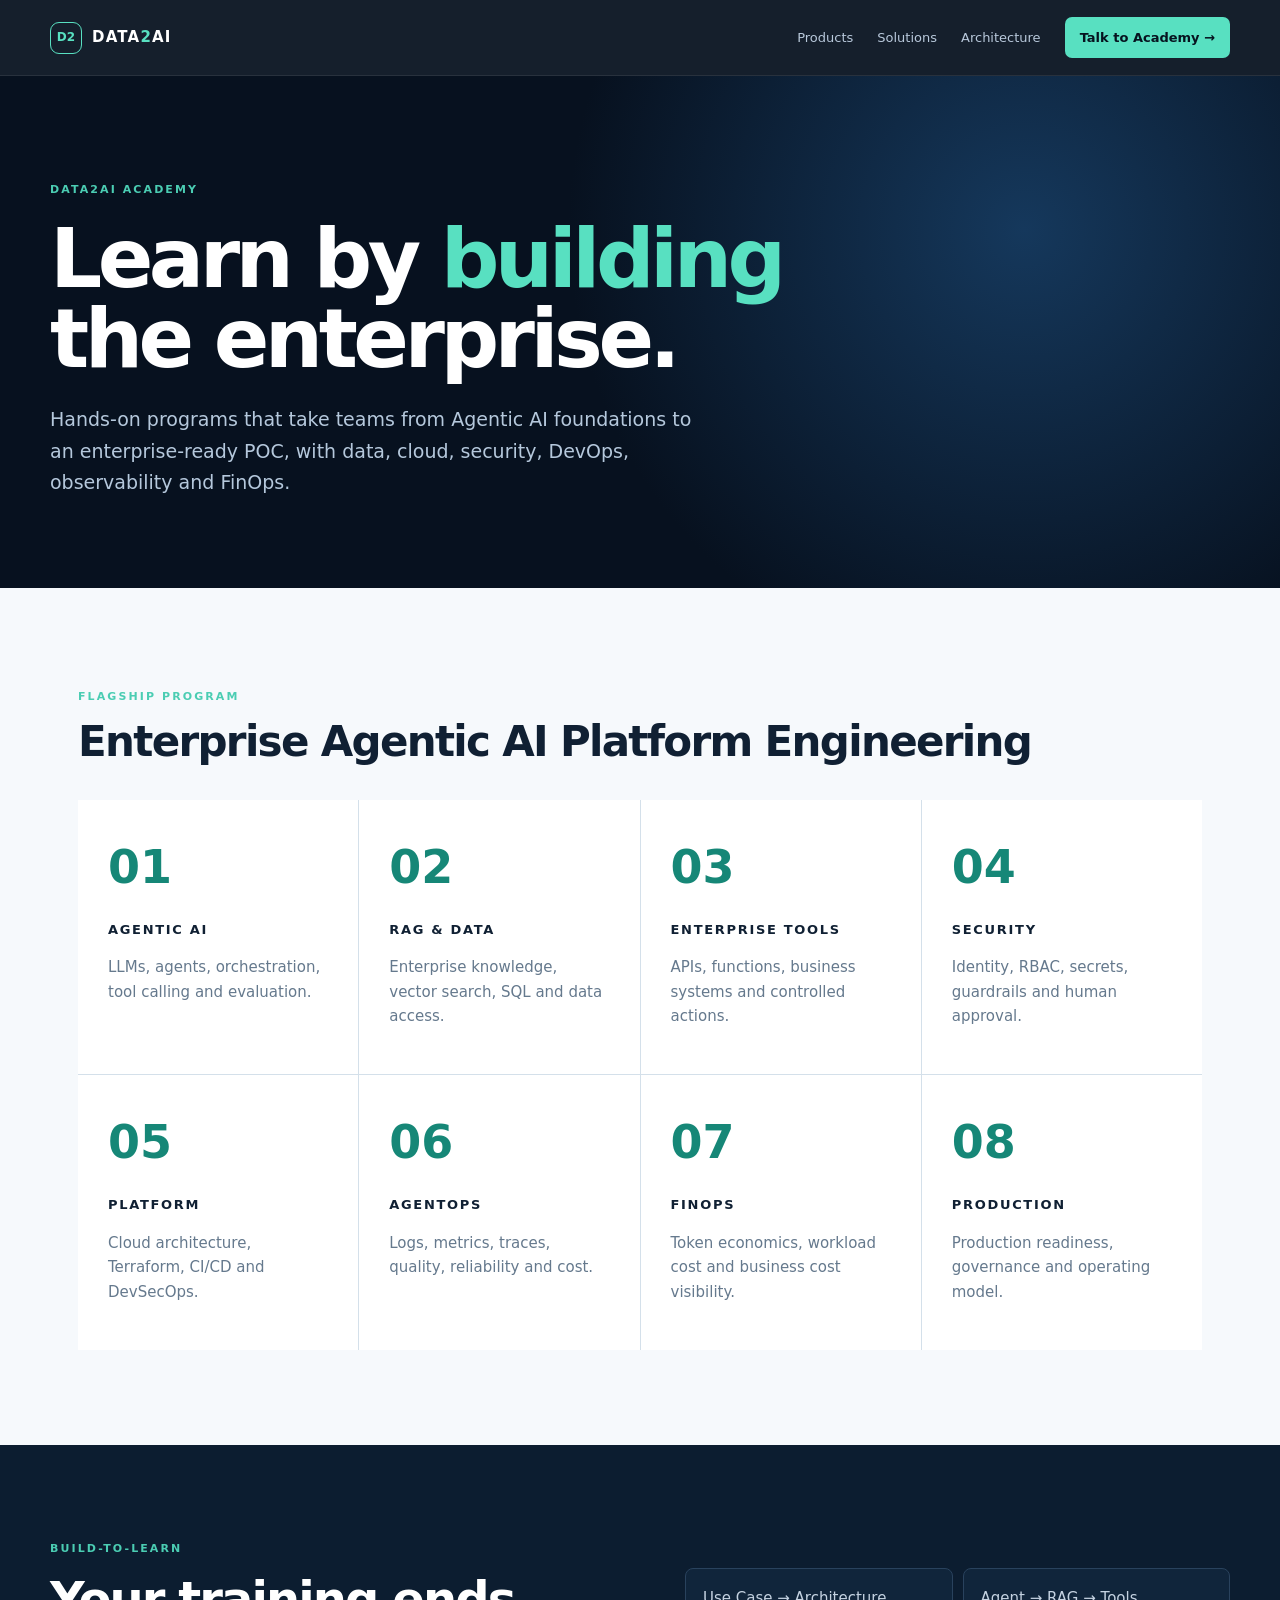
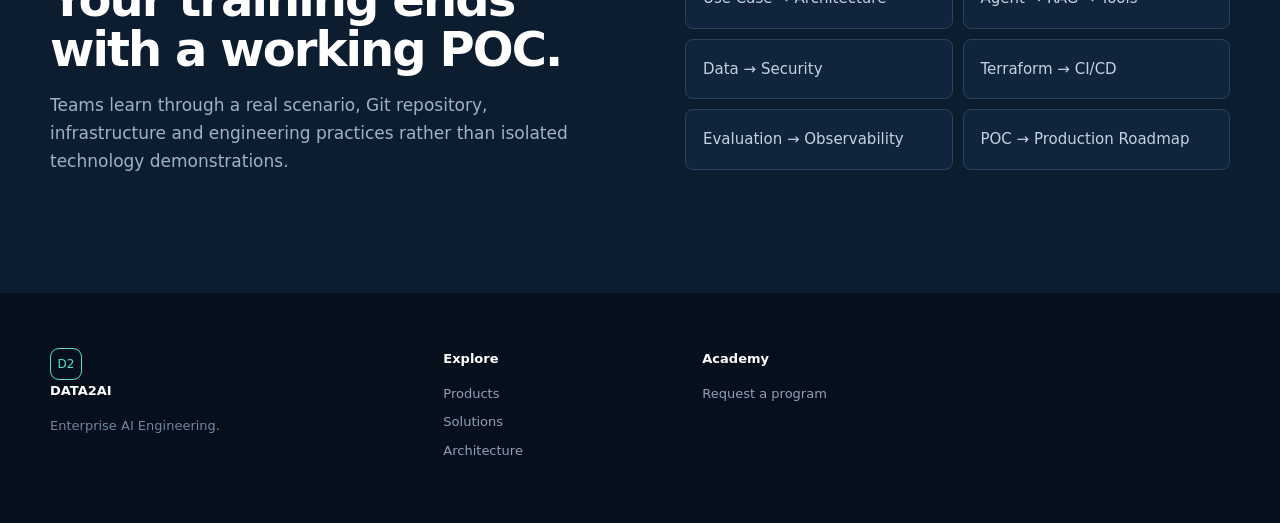
==== academy.html @ a07d3451 "feat: build Data2AI enterprise AI website foundation" ====
<!doctype html><html lang="en"><head><meta charset="utf-8"><meta name="viewport" content="width=device-width,initial-scale=1"><meta name="description" content="Data2AI Academy — enterprise AI engineering training."><title>Academy — Data2AI</title><link rel="stylesheet" href="styles.css"></head><body><header class="site-header"><a class="brand" href="index.html"><span class="brand-mark">D2</span><span>DATA<span>2</span>AI</span></a><nav class="nav" style="display:flex"><a href="products.html">Products</a><a href="solutions.html">Solutions</a><a href="architecture.html">Architecture</a><a class="nav-cta" href="mailto:contact@data2-ai.com?subject=Data2AI%20Academy">Talk to Academy →</a></nav></header><main><section class="hero" style="padding-bottom:70px"><div style="max-width:var(--max);margin:auto"><span class="eyebrow">DATA2AI ACADEMY</span><h1>Learn by <em>building</em> the enterprise.</h1><p class="hero-lead">Hands-on programs that take teams from Agentic AI foundations to an enterprise-ready POC, with data, cloud, security, DevOps, observability and FinOps.</p></div></section><section class="section"><span class="eyebrow">FLAGSHIP PROGRAM</span><h2>Enterprise Agentic AI Platform Engineering</h2><div class="apex-grid" style="margin-top:35px"><div><strong>01</strong><h3>AGENTIC AI</h3><p>LLMs, agents, orchestration, tool calling and evaluation.</p></div><div><strong>02</strong><h3>RAG &amp; DATA</h3><p>Enterprise knowledge, vector search, SQL and data access.</p></div><div><strong>03</strong><h3>ENTERPRISE TOOLS</h3><p>APIs, functions, business systems and controlled actions.</p></div><div><strong>04</strong><h3>SECURITY</h3><p>Identity, RBAC, secrets, guardrails and human approval.</p></div><div><strong>05</strong><h3>PLATFORM</h3><p>Cloud architecture, Terraform, CI/CD and DevSecOps.</p></div><div><strong>06</strong><h3>AGENTOPS</h3><p>Logs, metrics, traces, quality, reliability and cost.</p></div><div><strong>07</strong><h3>FINOPS</h3><p>Token economics, workload cost and business cost visibility.</p></div><div><strong>08</strong><h3>PRODUCTION</h3><p>Production readiness, governance and operating model.</p></div></div></section><section class="academy"><div class="academy-inner"><div><span class="eyebrow">BUILD-TO-LEARN</span><h2>Your training ends with a working POC.</h2><p>Teams learn through a real scenario, Git repository, infrastructure and engineering practices rather than isolated technology demonstrations.</p></div><div class="curriculum"><span>Use Case → Architecture</span><span>Agent → RAG → Tools</span><span>Data → Security</span><span>Terraform → CI/CD</span><span>Evaluation → Observability</span><span>POC → Production Roadmap</span></div></div></section></main><footer><div class="footer-brand"><span class="brand-mark">D2</span><strong> DATA2AI</strong><p>Enterprise AI Engineering.</p></div><div><b>Explore</b><a href="products.html">Products</a><a href="solutions.html">Solutions</a><a href="architecture.html">Architecture</a></div><div><b>Academy</b><a href="mailto:contact@data2-ai.com">Request a program</a></div></footer></body></html>
---- styles.css ----
:root{--bg:#07111f;--bg2:#0b1728;--panel:#0f1e31;--line:#20344d;--text:#edf5ff;--muted:#9db0c7;--accent:#58e0c1;--accent2:#7ca7ff;--white:#fff;--max:1180px}*{box-sizing:border-box}html{scroll-behavior:smooth}body{margin:0;background:#f6f9fc;color:#102033;font:15px/1.65 Inter,ui-sans-serif,system-ui,-apple-system,BlinkMacSystemFont,"Segoe UI",sans-serif}a{color:inherit;text-decoration:none}.site-header{height:76px;background:rgba(7,17,31,.94);backdrop-filter:blur(16px);color:#fff;display:flex;align-items:center;justify-content:space-between;padding:0 max(28px,calc((100vw - var(--max))/2));position:sticky;top:0;z-index:50;border-bottom:1px solid rgba(255,255,255,.08)}.brand{display:flex;align-items:center;gap:10px;font-weight:800;letter-spacing:.08em}.brand>span:last-child span{color:var(--accent)}.brand-mark{display:grid;place-items:center;width:32px;height:32px;border:1px solid var(--accent);border-radius:9px;color:var(--accent);font-size:12px;letter-spacing:0}.nav{display:flex;align-items:center;gap:24px;font-size:13px;color:#b9c9dc}.nav a:hover{color:#fff}.nav-cta{background:var(--accent);color:#06131f!important;padding:10px 15px;border-radius:7px;font-weight:800}.nav-toggle{display:none;background:none;border:0;color:white;font-size:24px}.hero{background:radial-gradient(circle at 80% 30%,#15385c 0,#07111f 42%);color:white;padding:100px 28px 86px;overflow:hidden}.hero-grid{max-width:var(--max);margin:auto;display:grid;grid-template-columns:1.02fr .98fr;gap:70px;align-items:center}.eyebrow{font-size:11px;letter-spacing:.19em;font-weight:800;color:#4bcdb3}.hero h1{font-size:clamp(50px,7vw,82px);line-height:.98;letter-spacing:-.055em;margin:18px 0 25px;max-width:780px}.hero h1 em,.statement h2 em{font-style:normal;color:var(--accent)}.hero-lead{font-size:19px;color:#b5c8dc;max-width:650px}.actions{display:flex;gap:12px;margin:32px 0}.btn{display:inline-flex;align-items:center;justify-content:center;padding:13px 19px;border-radius:7px;font-weight:800;border:1px solid transparent}.btn.primary{background:var(--accent);color:#06131f}.btn.ghost{border-color:#36506e;color:#fff}.btn.light{background:#fff;color:#0b1728}.proof{display:flex;gap:11px;align-items:center;color:#6f879f;font-size:10px;letter-spacing:.13em;font-weight:800;margin-top:45px}.proof i{color:var(--accent);font-style:normal}.hero-visual{position:relative;min-height:470px;display:grid;place-items:center}.orb{position:absolute;width:360px;height:360px;border-radius:50%;background:radial-gradient(circle,#2a7891 0,rgba(42,120,145,.12) 45%,transparent 68%);filter:blur(3px)}.architecture-card{position:relative;width:min(470px,100%);background:rgba(11,28,47,.78);border:1px solid #29415d;border-radius:18px;padding:27px;box-shadow:0 25px 80px rgba(0,0,0,.35)}.mini-label{font-size:9px;letter-spacing:.16em;color:#6f8ca8;margin-bottom:24px}.flow{display:flex;flex-direction:column;align-items:center;gap:11px;font-size:12px;color:#dce9f7}.flow>span{color:#5d7b9c}.flow b{padding:10px 18px;border:1px solid #35516f;border-radius:7px;background:#0d2137;width:85%;text-align:center}.flow .three{display:grid;grid-template-columns:repeat(3,1fr);gap:7px;width:100%}.flow .three span{background:#12283e;border:1px solid #28445f;padding:9px 4px;text-align:center;border-radius:6px;font-size:10px;color:#8da6be}.accent-text{color:var(--accent);border-color:#327a70!important}.statement{max-width:var(--max);margin:auto;padding:105px 28px;display:grid;grid-template-columns:1fr 1fr;gap:90px;align-items:end}.statement h2{font-size:48px;line-height:1.08;letter-spacing:-.04em;margin:15px 0 0}.statement>p,.wide-copy{font-size:18px;color:#60738a;max-width:600px}.section{max-width:var(--max);margin:auto;padding:95px 28px}.section-head{display:flex;justify-content:space-between;gap:40px;align-items:end;margin-bottom:38px}.section h2{font-size:42px;line-height:1.08;letter-spacing:-.04em;margin:12px 0}.text-link{font-weight:800;color:#147c70}.product-grid{display:grid;grid-template-columns:repeat(3,1fr);gap:15px}.product{background:white;border:1px solid #e2e9f1;border-radius:14px;padding:27px;min-height:335px;transition:.25s}.product:hover{transform:translateY(-4px);box-shadow:0 15px 45px rgba(17,44,72,.1)}.product.featured{border-color:#7cd8c8;box-shadow:0 12px 40px rgba(43,143,126,.08)}.product .icon{font-size:27px;color:#168777;margin:15px 0}.product h3{font-size:21px;margin:5px 0 10px}.product p{color:#66798e}.product ul{padding-left:17px;color:#53677d;font-size:13px;min-height:75px}.tag{font-size:9px;letter-spacing:.14em;background:#e3f8f3;color:#117363;padding:5px 8px;border-radius:4px;font-weight:800}.dark-section{background:var(--bg);color:#fff;padding:95px max(28px,calc((100vw - var(--max))/2))}.dark-section .text-link{color:var(--accent)}.solution-grid{display:grid;grid-template-columns:repeat(3,1fr);gap:1px;background:#20354d;border:1px solid #20354d}.solution{background:var(--bg2);padding:28px;min-height:190px}.solution:hover{background:#11253b}.solution span{color:#52708d;font-size:11px}.solution h3{font-size:22px;margin:28px 0 7px}.solution p{color:#8fa3b9;margin:0}.platforms{padding-bottom:75px}.platform-row{display:flex;flex-wrap:wrap;gap:10px;margin-top:38px}.platform-row span{border:1px solid #dce5ee;padding:12px 16px;border-radius:6px;font-size:11px;letter-spacing:.08em;font-weight:800;color:#41566d;background:#fff}.method{background:#eef4f8;max-width:none;padding-left:max(28px,calc((100vw - var(--max))/2));padding-right:max(28px,calc((100vw - var(--max))/2))}.apex-grid{display:grid;grid-template-columns:repeat(4,1fr);gap:1px;background:#d4e0ea}.apex-grid>div{background:#fff;padding:30px}.apex-grid strong{font-size:46px;color:#168777}.apex-grid h3{font-size:13px;letter-spacing:.13em}.apex-grid p{color:#65798d}.academy{background:#0c1d30;color:#fff;padding:90px 28px}.academy-inner{max-width:var(--max);margin:auto;display:grid;grid-template-columns:1fr 1fr;gap:90px;align-items:center}.academy h2{font-size:48px;line-height:1.05;letter-spacing:-.04em;margin:14px 0}.academy p{color:#9fb2c7;font-size:17px;max-width:600px;margin-bottom:28px}.curriculum{display:grid;grid-template-columns:1fr 1fr;gap:10px}.curriculum span{border:1px solid #29425d;border-radius:8px;padding:17px;color:#c4d2e1;background:#10253b}.architecture-callout{max-width:var(--max);margin:auto;padding:105px 28px}.architecture-callout h2{font-size:45px;letter-spacing:-.04em;margin:12px 0}.architecture-callout p{max-width:620px;color:#63778d;font-size:18px}.contact{background:#e5f7f3;display:grid;grid-template-columns:1fr .7fr;gap:70px;padding:80px max(28px,calc((100vw - var(--max))/2));align-items:center}.contact h2{font-size:44px;letter-spacing:-.04em;margin:12px 0}.contact p{color:#577080;font-size:17px}.contact-card{display:flex;flex-direction:column;gap:10px}.contact-card .ghost{color:#102033;border-color:#9db8b7}footer{background:#06101d;color:#8ea2b8;padding:55px max(28px,calc((100vw - var(--max))/2));display:grid;grid-template-columns:1.6fr 1fr 1.2fr 1fr;gap:35px;font-size:13px}footer b{display:block;color:#fff;margin-bottom:13px}footer a{display:block;margin:7px 0}footer a:hover{color:#fff}.footer-brand{color:white}.footer-brand p{color:#71879f}.copyright{align-self:end;font-size:11px}.brand-mark{flex:none}@media(max-width:900px){.nav{display:none}.nav.open{display:flex;position:absolute;top:76px;left:0;right:0;background:#07111f;padding:20px 28px;flex-direction:column;align-items:flex-start}.nav-toggle{display:block}.hero-grid,.statement,.academy-inner,.contact{grid-template-columns:1fr}.hero{padding-top:65px}.hero-visual{min-height:390px}.product-grid,.solution-grid{grid-template-columns:1fr 1fr}.apex-grid{grid-template-columns:1fr 1fr}footer{grid-template-columns:1fr 1fr}.copyright{grid-column:1/-1}}@media(max-width:600px){.hero h1{font-size:48px}.statement h2,.section h2,.academy h2,.contact h2,.architecture-callout h2{font-size:35px}.product-grid,.solution-grid,.apex-grid,.curriculum{grid-template-columns:1fr}.section-head{display:block}.section-head .text-link{display:inline-block;margin-top:10px}.proof{flex-wrap:wrap}.hero-visual{min-height:350px}.architecture-card{padding:18px}.flow b{width:100%}footer{grid-template-columns:1fr}.contact{padding-top:65px;padding-bottom:65px}}
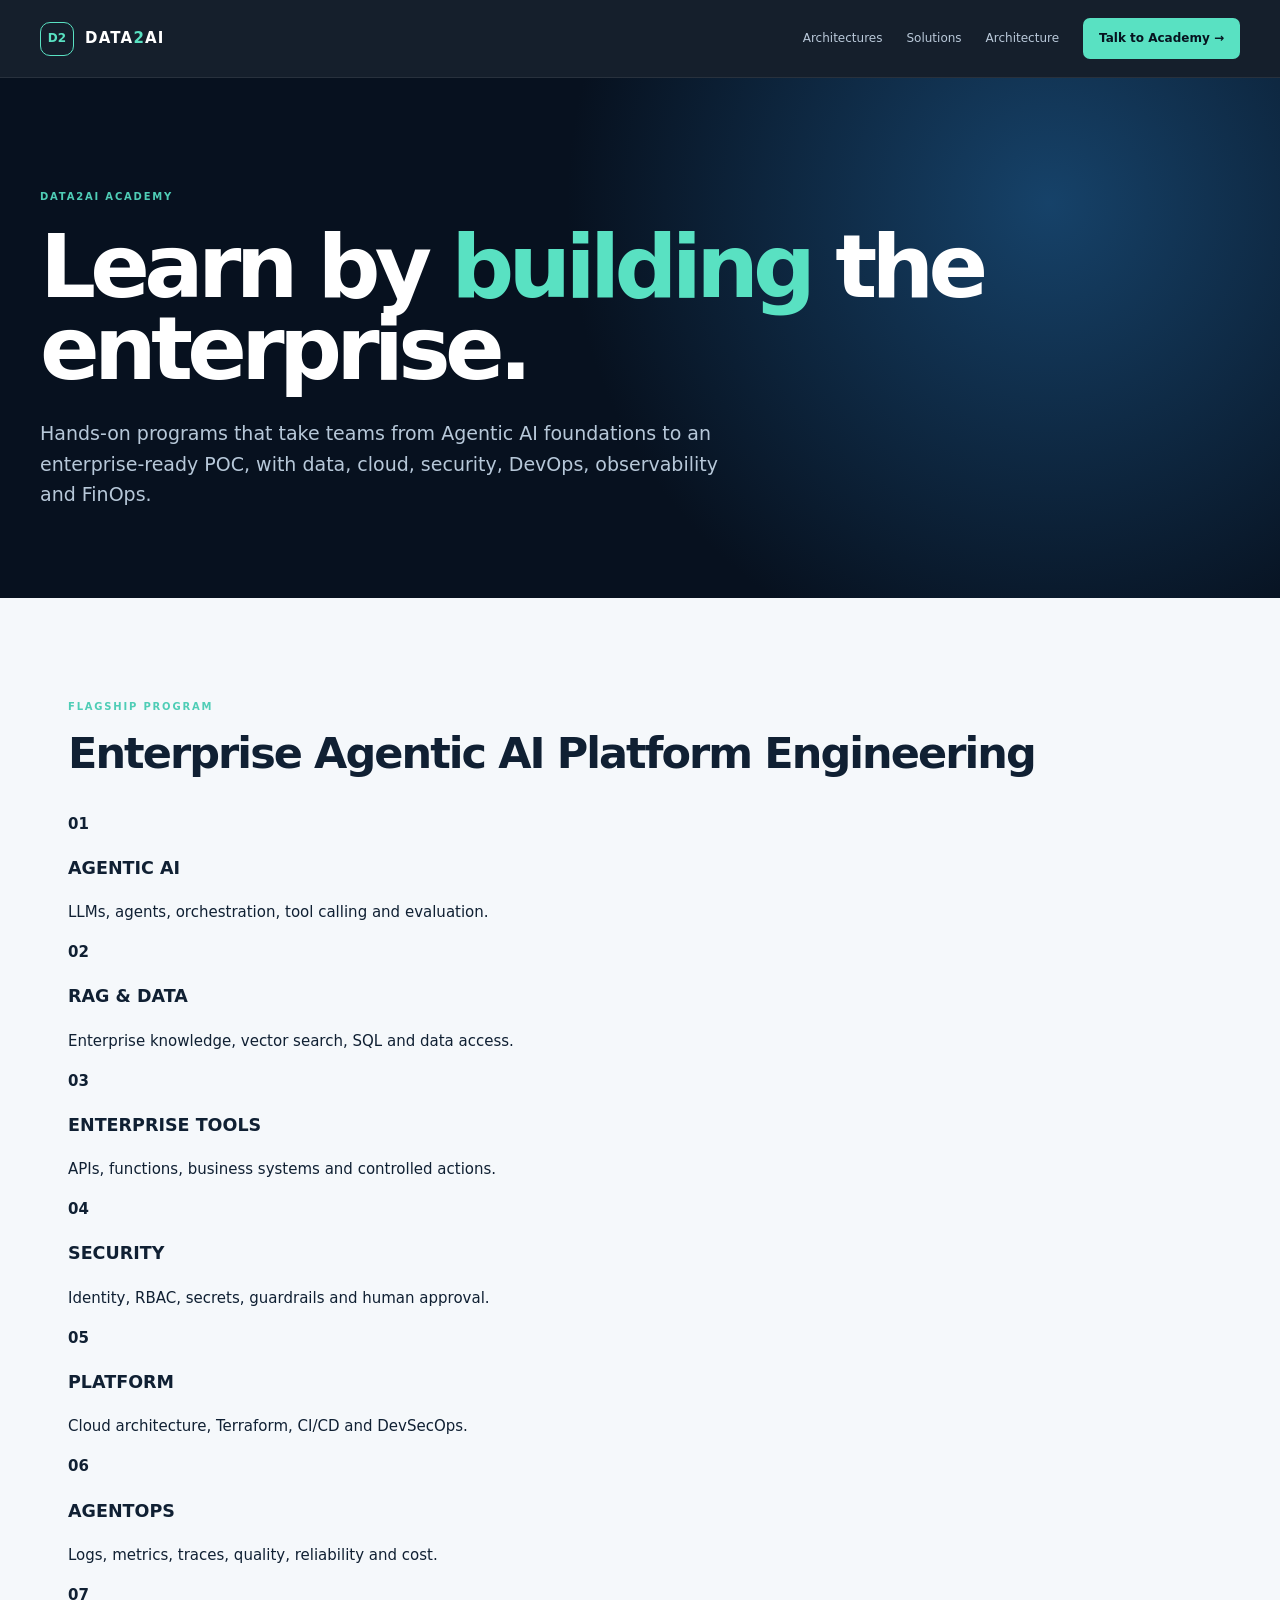
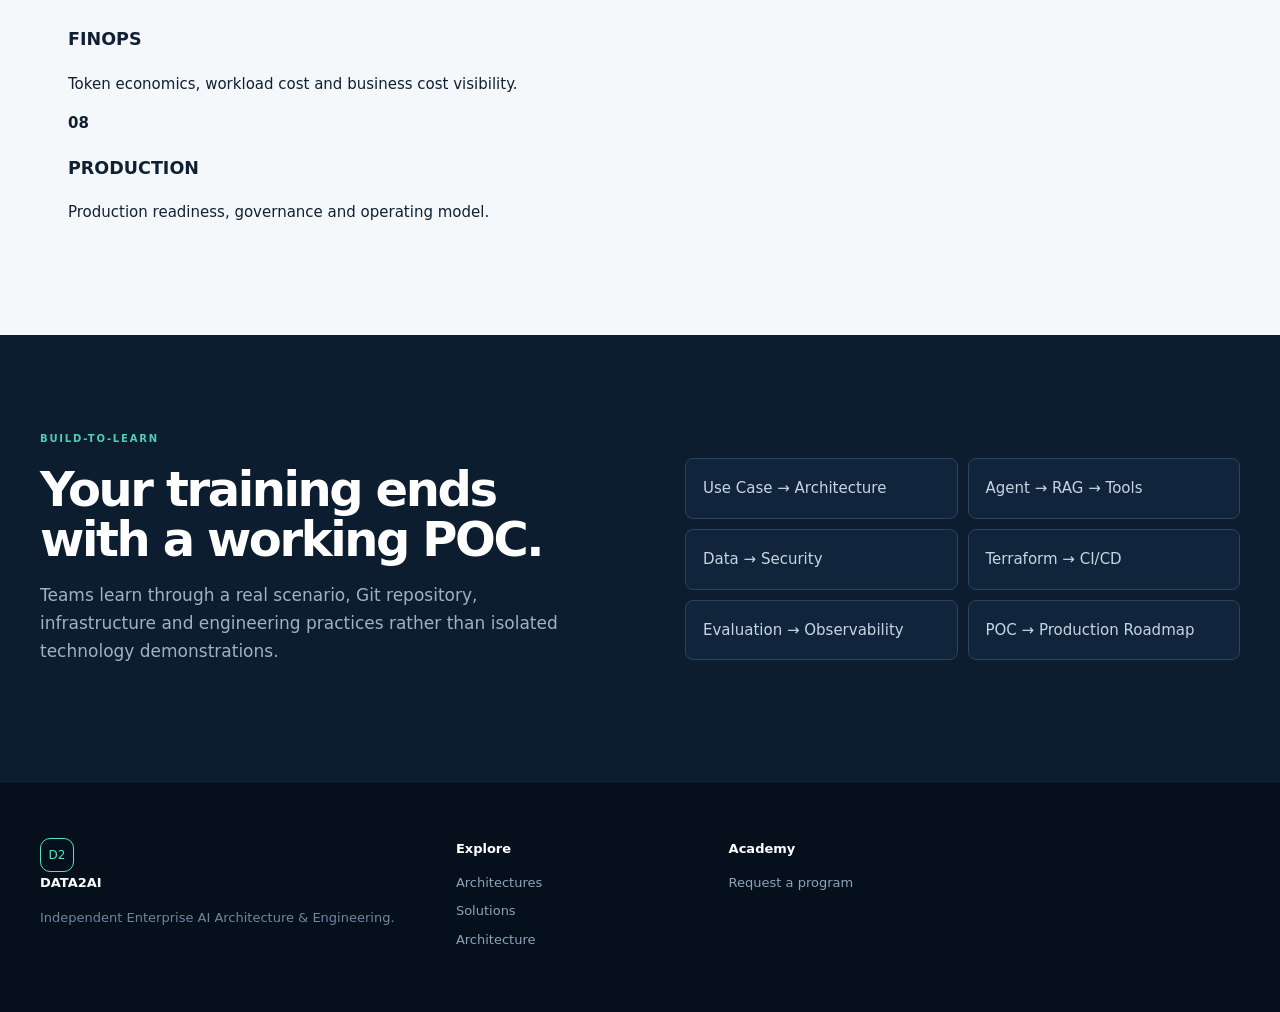
==== commit 7019de09: "Align academy page with DATA2AI vision" ====
--- a/academy.html
+++ b/academy.html
@@ -1 +1 @@
-<!doctype html><html lang="en"><head><meta charset="utf-8"><meta name="viewport" content="width=device-width,initial-scale=1"><meta name="description" content="Data2AI Academy — enterprise AI engineering training."><title>Academy — Data2AI</title><link rel="stylesheet" href="styles.css"></head><body><header class="site-header"><a class="brand" href="index.html"><span class="brand-mark">D2</span><span>DATA<span>2</span>AI</span></a><nav class="nav" style="display:flex"><a href="products.html">Products</a><a href="solutions.html">Solutions</a><a href="architecture.html">Architecture</a><a class="nav-cta" href="mailto:contact@data2-ai.com?subject=Data2AI%20Academy">Talk to Academy →</a></nav></header><main><section class="hero" style="padding-bottom:70px"><div style="max-width:var(--max);margin:auto"><span class="eyebrow">DATA2AI ACADEMY</span><h1>Learn by <em>building</em> the enterprise.</h1><p class="hero-lead">Hands-on programs that take teams from Agentic AI foundations to an enterprise-ready POC, with data, cloud, security, DevOps, observability and FinOps.</p></div></section><section class="section"><span class="eyebrow">FLAGSHIP PROGRAM</span><h2>Enterprise Agentic AI Platform Engineering</h2><div class="apex-grid" style="margin-top:35px"><div><strong>01</strong><h3>AGENTIC AI</h3><p>LLMs, agents, orchestration, tool calling and evaluation.</p></div><div><strong>02</strong><h3>RAG &amp; DATA</h3><p>Enterprise knowledge, vector search, SQL and data access.</p></div><div><strong>03</strong><h3>ENTERPRISE TOOLS</h3><p>APIs, functions, business systems and controlled actions.</p></div><div><strong>04</strong><h3>SECURITY</h3><p>Identity, RBAC, secrets, guardrails and human approval.</p></div><div><strong>05</strong><h3>PLATFORM</h3><p>Cloud architecture, Terraform, CI/CD and DevSecOps.</p></div><div><strong>06</strong><h3>AGENTOPS</h3><p>Logs, metrics, traces, quality, reliability and cost.</p></div><div><strong>07</strong><h3>FINOPS</h3><p>Token economics, workload cost and business cost visibility.</p></div><div><strong>08</strong><h3>PRODUCTION</h3><p>Production readiness, governance and operating model.</p></div></div></section><section class="academy"><div class="academy-inner"><div><span class="eyebrow">BUILD-TO-LEARN</span><h2>Your training ends with a working POC.</h2><p>Teams learn through a real scenario, Git repository, infrastructure and engineering practices rather than isolated technology demonstrations.</p></div><div class="curriculum"><span>Use Case → Architecture</span><span>Agent → RAG → Tools</span><span>Data → Security</span><span>Terraform → CI/CD</span><span>Evaluation → Observability</span><span>POC → Production Roadmap</span></div></div></section></main><footer><div class="footer-brand"><span class="brand-mark">D2</span><strong> DATA2AI</strong><p>Enterprise AI Engineering.</p></div><div><b>Explore</b><a href="products.html">Products</a><a href="solutions.html">Solutions</a><a href="architecture.html">Architecture</a></div><div><b>Academy</b><a href="mailto:contact@data2-ai.com">Request a program</a></div></footer></body></html>+<!doctype html><html lang="en"><head><meta charset="utf-8"><meta name="viewport" content="width=device-width,initial-scale=1"><meta name="description" content="Data2AI Academy — enterprise AI engineering training."><title>Academy — Data2AI</title><link rel="stylesheet" href="styles.css"></head><body><header class="site-header"><a class="brand" href="index.html"><span class="brand-mark">D2</span><span>DATA<span>2</span>AI</span></a><nav class="nav" style="display:flex"><a href="products.html">Architectures</a><a href="solutions.html">Solutions</a><a href="architecture.html">Architecture</a><a class="nav-cta" href="mailto:contact@data2-ai.com?subject=Data2AI%20Academy">Talk to Academy →</a></nav></header><main><section class="hero" style="padding-bottom:70px"><div style="max-width:var(--max);margin:auto"><span class="eyebrow">DATA2AI ACADEMY</span><h1>Learn by <em>building</em> the enterprise.</h1><p class="hero-lead">Hands-on programs that take teams from Agentic AI foundations to an enterprise-ready POC, with data, cloud, security, DevOps, observability and FinOps.</p></div></section><section class="section"><span class="eyebrow">FLAGSHIP PROGRAM</span><h2>Enterprise Agentic AI Platform Engineering</h2><div class="apex-grid" style="margin-top:35px"><div><strong>01</strong><h3>AGENTIC AI</h3><p>LLMs, agents, orchestration, tool calling and evaluation.</p></div><div><strong>02</strong><h3>RAG &amp; DATA</h3><p>Enterprise knowledge, vector search, SQL and data access.</p></div><div><strong>03</strong><h3>ENTERPRISE TOOLS</h3><p>APIs, functions, business systems and controlled actions.</p></div><div><strong>04</strong><h3>SECURITY</h3><p>Identity, RBAC, secrets, guardrails and human approval.</p></div><div><strong>05</strong><h3>PLATFORM</h3><p>Cloud architecture, Terraform, CI/CD and DevSecOps.</p></div><div><strong>06</strong><h3>AGENTOPS</h3><p>Logs, metrics, traces, quality, reliability and cost.</p></div><div><strong>07</strong><h3>FINOPS</h3><p>Token economics, workload cost and business cost visibility.</p></div><div><strong>08</strong><h3>PRODUCTION</h3><p>Production readiness, governance and operating model.</p></div></div></section><section class="academy"><div class="academy-inner"><div><span class="eyebrow">BUILD-TO-LEARN</span><h2>Your training ends with a working POC.</h2><p>Teams learn through a real scenario, Git repository, infrastructure and engineering practices rather than isolated technology demonstrations.</p></div><div class="curriculum"><span>Use Case → Architecture</span><span>Agent → RAG → Tools</span><span>Data → Security</span><span>Terraform → CI/CD</span><span>Evaluation → Observability</span><span>POC → Production Roadmap</span></div></div></section></main><footer><div class="footer-brand"><span class="brand-mark">D2</span><strong> DATA2AI</strong><p>Independent Enterprise AI Architecture & Engineering.</p></div><div><b>Explore</b><a href="products.html">Architectures</a><a href="solutions.html">Solutions</a><a href="architecture.html">Architecture</a></div><div><b>Academy</b><a href="mailto:contact@data2-ai.com">Request a program</a></div></footer></body></html>
--- a/styles.css
+++ b/styles.css
@@ -1 +1 @@
-:root{--bg:#07111f;--bg2:#0b1728;--panel:#0f1e31;--line:#20344d;--text:#edf5ff;--muted:#9db0c7;--accent:#58e0c1;--accent2:#7ca7ff;--white:#fff;--max:1180px}*{box-sizing:border-box}html{scroll-behavior:smooth}body{margin:0;background:#f6f9fc;color:#102033;font:15px/1.65 Inter,ui-sans-serif,system-ui,-apple-system,BlinkMacSystemFont,"Segoe UI",sans-serif}a{color:inherit;text-decoration:none}.site-header{height:76px;background:rgba(7,17,31,.94);backdrop-filter:blur(16px);color:#fff;display:flex;align-items:center;justify-content:space-between;padding:0 max(28px,calc((100vw - var(--max))/2));position:sticky;top:0;z-index:50;border-bottom:1px solid rgba(255,255,255,.08)}.brand{display:flex;align-items:center;gap:10px;font-weight:800;letter-spacing:.08em}.brand>span:last-child span{color:var(--accent)}.brand-mark{display:grid;place-items:center;width:32px;height:32px;border:1px solid var(--accent);border-radius:9px;color:var(--accent);font-size:12px;letter-spacing:0}.nav{display:flex;align-items:center;gap:24px;font-size:13px;color:#b9c9dc}.nav a:hover{color:#fff}.nav-cta{background:var(--accent);color:#06131f!important;padding:10px 15px;border-radius:7px;font-weight:800}.nav-toggle{display:none;background:none;border:0;color:white;font-size:24px}.hero{background:radial-gradient(circle at 80% 30%,#15385c 0,#07111f 42%);color:white;padding:100px 28px 86px;overflow:hidden}.hero-grid{max-width:var(--max);margin:auto;display:grid;grid-template-columns:1.02fr .98fr;gap:70px;align-items:center}.eyebrow{font-size:11px;letter-spacing:.19em;font-weight:800;color:#4bcdb3}.hero h1{font-size:clamp(50px,7vw,82px);line-height:.98;letter-spacing:-.055em;margin:18px 0 25px;max-width:780px}.hero h1 em,.statement h2 em{font-style:normal;color:var(--accent)}.hero-lead{font-size:19px;color:#b5c8dc;max-width:650px}.actions{display:flex;gap:12px;margin:32px 0}.btn{display:inline-flex;align-items:center;justify-content:center;padding:13px 19px;border-radius:7px;font-weight:800;border:1px solid transparent}.btn.primary{background:var(--accent);color:#06131f}.btn.ghost{border-color:#36506e;color:#fff}.btn.light{background:#fff;color:#0b1728}.proof{display:flex;gap:11px;align-items:center;color:#6f879f;font-size:10px;letter-spacing:.13em;font-weight:800;margin-top:45px}.proof i{color:var(--accent);font-style:normal}.hero-visual{position:relative;min-height:470px;display:grid;place-items:center}.orb{position:absolute;width:360px;height:360px;border-radius:50%;background:radial-gradient(circle,#2a7891 0,rgba(42,120,145,.12) 45%,transparent 68%);filter:blur(3px)}.architecture-card{position:relative;width:min(470px,100%);background:rgba(11,28,47,.78);border:1px solid #29415d;border-radius:18px;padding:27px;box-shadow:0 25px 80px rgba(0,0,0,.35)}.mini-label{font-size:9px;letter-spacing:.16em;color:#6f8ca8;margin-bottom:24px}.flow{display:flex;flex-direction:column;align-items:center;gap:11px;font-size:12px;color:#dce9f7}.flow>span{color:#5d7b9c}.flow b{padding:10px 18px;border:1px solid #35516f;border-radius:7px;background:#0d2137;width:85%;text-align:center}.flow .three{display:grid;grid-template-columns:repeat(3,1fr);gap:7px;width:100%}.flow .three span{background:#12283e;border:1px solid #28445f;padding:9px 4px;text-align:center;border-radius:6px;font-size:10px;color:#8da6be}.accent-text{color:var(--accent);border-color:#327a70!important}.statement{max-width:var(--max);margin:auto;padding:105px 28px;display:grid;grid-template-columns:1fr 1fr;gap:90px;align-items:end}.statement h2{font-size:48px;line-height:1.08;letter-spacing:-.04em;margin:15px 0 0}.statement>p,.wide-copy{font-size:18px;color:#60738a;max-width:600px}.section{max-width:var(--max);margin:auto;padding:95px 28px}.section-head{display:flex;justify-content:space-between;gap:40px;align-items:end;margin-bottom:38px}.section h2{font-size:42px;line-height:1.08;letter-spacing:-.04em;margin:12px 0}.text-link{font-weight:800;color:#147c70}.product-grid{display:grid;grid-template-columns:repeat(3,1fr);gap:15px}.product{background:white;border:1px solid #e2e9f1;border-radius:14px;padding:27px;min-height:335px;transition:.25s}.product:hover{transform:translateY(-4px);box-shadow:0 15px 45px rgba(17,44,72,.1)}.product.featured{border-color:#7cd8c8;box-shadow:0 12px 40px rgba(43,143,126,.08)}.product .icon{font-size:27px;color:#168777;margin:15px 0}.product h3{font-size:21px;margin:5px 0 10px}.product p{color:#66798e}.product ul{padding-left:17px;color:#53677d;font-size:13px;min-height:75px}.tag{font-size:9px;letter-spacing:.14em;background:#e3f8f3;color:#117363;padding:5px 8px;border-radius:4px;font-weight:800}.dark-section{background:var(--bg);color:#fff;padding:95px max(28px,calc((100vw - var(--max))/2))}.dark-section .text-link{color:var(--accent)}.solution-grid{display:grid;grid-template-columns:repeat(3,1fr);gap:1px;background:#20354d;border:1px solid #20354d}.solution{background:var(--bg2);padding:28px;min-height:190px}.solution:hover{background:#11253b}.solution span{color:#52708d;font-size:11px}.solution h3{font-size:22px;margin:28px 0 7px}.solution p{color:#8fa3b9;margin:0}.platforms{padding-bottom:75px}.platform-row{display:flex;flex-wrap:wrap;gap:10px;margin-top:38px}.platform-row span{border:1px solid #dce5ee;padding:12px 16px;border-radius:6px;font-size:11px;letter-spacing:.08em;font-weight:800;color:#41566d;background:#fff}.method{background:#eef4f8;max-width:none;padding-left:max(28px,calc((100vw - var(--max))/2));padding-right:max(28px,calc((100vw - var(--max))/2))}.apex-grid{display:grid;grid-template-columns:repeat(4,1fr);gap:1px;background:#d4e0ea}.apex-grid>div{background:#fff;padding:30px}.apex-grid strong{font-size:46px;color:#168777}.apex-grid h3{font-size:13px;letter-spacing:.13em}.apex-grid p{color:#65798d}.academy{background:#0c1d30;color:#fff;padding:90px 28px}.academy-inner{max-width:var(--max);margin:auto;display:grid;grid-template-columns:1fr 1fr;gap:90px;align-items:center}.academy h2{font-size:48px;line-height:1.05;letter-spacing:-.04em;margin:14px 0}.academy p{color:#9fb2c7;font-size:17px;max-width:600px;margin-bottom:28px}.curriculum{display:grid;grid-template-columns:1fr 1fr;gap:10px}.curriculum span{border:1px solid #29425d;border-radius:8px;padding:17px;color:#c4d2e1;background:#10253b}.architecture-callout{max-width:var(--max);margin:auto;padding:105px 28px}.architecture-callout h2{font-size:45px;letter-spacing:-.04em;margin:12px 0}.architecture-callout p{max-width:620px;color:#63778d;font-size:18px}.contact{background:#e5f7f3;display:grid;grid-template-columns:1fr .7fr;gap:70px;padding:80px max(28px,calc((100vw - var(--max))/2));align-items:center}.contact h2{font-size:44px;letter-spacing:-.04em;margin:12px 0}.contact p{color:#577080;font-size:17px}.contact-card{display:flex;flex-direction:column;gap:10px}.contact-card .ghost{color:#102033;border-color:#9db8b7}footer{background:#06101d;color:#8ea2b8;padding:55px max(28px,calc((100vw - var(--max))/2));display:grid;grid-template-columns:1.6fr 1fr 1.2fr 1fr;gap:35px;font-size:13px}footer b{display:block;color:#fff;margin-bottom:13px}footer a{display:block;margin:7px 0}footer a:hover{color:#fff}.footer-brand{color:white}.footer-brand p{color:#71879f}.copyright{align-self:end;font-size:11px}.brand-mark{flex:none}@media(max-width:900px){.nav{display:none}.nav.open{display:flex;position:absolute;top:76px;left:0;right:0;background:#07111f;padding:20px 28px;flex-direction:column;align-items:flex-start}.nav-toggle{display:block}.hero-grid,.statement,.academy-inner,.contact{grid-template-columns:1fr}.hero{padding-top:65px}.hero-visual{min-height:390px}.product-grid,.solution-grid{grid-template-columns:1fr 1fr}.apex-grid{grid-template-columns:1fr 1fr}footer{grid-template-columns:1fr 1fr}.copyright{grid-column:1/-1}}@media(max-width:600px){.hero h1{font-size:48px}.statement h2,.section h2,.academy h2,.contact h2,.architecture-callout h2{font-size:35px}.product-grid,.solution-grid,.apex-grid,.curriculum{grid-template-columns:1fr}.section-head{display:block}.section-head .text-link{display:inline-block;margin-top:10px}.proof{flex-wrap:wrap}.hero-visual{min-height:350px}.architecture-card{padding:18px}.flow b{width:100%}footer{grid-template-columns:1fr}.contact{padding-top:65px;padding-bottom:65px}}+:root{--bg:#07111f;--bg2:#0b1728;--panel:#102239;--line:#223954;--text:#eaf3fb;--muted:#9eb1c6;--accent:#59e1c2;--accent2:#7ca7ff;--ink:#102033;--surface:#f5f8fb;--white:#fff;--max:1200px;--shadow:0 24px 70px rgba(7,24,42,.10)}*{box-sizing:border-box}html{scroll-behavior:smooth}body{margin:0;background:var(--surface);color:var(--ink);font:15px/1.65 Inter,ui-sans-serif,system-ui,-apple-system,BlinkMacSystemFont,"Segoe UI",sans-serif}a{text-decoration:none;color:inherit}.site-header{height:78px;position:sticky;top:0;z-index:50;display:flex;align-items:center;justify-content:space-between;padding:0 max(28px,calc((100vw - var(--max))/2));background:rgba(7,17,31,.94);backdrop-filter:blur(16px);border-bottom:1px solid rgba(255,255,255,.08);color:#fff}.brand{display:flex;align-items:center;gap:11px;font-weight:850;letter-spacing:.08em}.brand>span:last-child span{color:var(--accent)}.brand-mark{display:grid;place-items:center;width:34px;height:34px;border:1px solid var(--accent);border-radius:10px;color:var(--accent);font-size:12px;letter-spacing:0}.nav{display:flex;align-items:center;gap:24px;font-size:12px;color:#bac9da}.nav a:hover{color:#fff}.nav-cta{background:var(--accent);color:#06131f!important;padding:11px 16px;border-radius:7px;font-weight:850}.nav-toggle{display:none;background:none;border:0;color:#fff;font-size:24px}.hero{color:#fff;background:radial-gradient(circle at 82% 24%,#164269 0,#07111f 43%);padding:105px 28px 90px;overflow:hidden}.hero-grid{max-width:var(--max);margin:auto;display:grid;grid-template-columns:1.06fr .94fr;gap:80px;align-items:center}.eyebrow{font-size:10px;line-height:1.2;letter-spacing:.18em;font-weight:850;color:#4fcdb6}.hero h1{font-size:clamp(55px,7vw,88px);line-height:.94;letter-spacing:-.065em;margin:18px 0 27px}.hero h1 em,.statement h2 em{font-style:normal;color:var(--accent)}.hero-lead{font-size:19px;line-height:1.6;color:#b7c8d9;max-width:690px}.actions{display:flex;gap:12px;margin:32px 0}.btn{display:inline-flex;align-items:center;justify-content:center;padding:13px 19px;border-radius:7px;font-weight:850;border:1px solid transparent}.btn.primary{background:var(--accent);color:#06131f}.btn.ghost{border-color:#36506e;color:#fff}.btn.light{background:#fff;color:#091726}.dark-text{color:#102033!important;border-color:#9cb7b6!important}.proof{display:flex;gap:11px;align-items:center;color:#6f89a3;font-size:10px;letter-spacing:.14em;font-weight:850;margin-top:46px}.proof i{color:var(--accent);font-style:normal}.hero-visual{min-height:500px;display:grid;place-items:center;position:relative}.orbit{position:absolute;width:390px;height:390px;border-radius:50%;background:radial-gradient(circle,#2a7c93 0,rgba(42,124,147,.12) 46%,transparent 70%);filter:blur(2px)}.architecture-card{position:relative;width:min(505px,100%);background:rgba(9,28,47,.82);border:1px solid #2a4460;border-radius:18px;padding:29px;box-shadow:0 30px 90px rgba(0,0,0,.34)}.mini-label{font-size:9px;letter-spacing:.16em;color:#6e8ba9;margin-bottom:25px}.flow{display:flex;flex-direction:column;align-items:center;gap:10px}.flow>span{color:#5d7d9f}.flow b{width:88%;padding:10px 18px;text-align:center;border:1px solid #36536f;border-radius:7px;background:#0d2238;color:#dae7f4;font-size:11px}.flow .three{display:grid;grid-template-columns:repeat(3,1fr);gap:7px;width:100%}.flow .three span{background:#12283e;border:1px solid #29445f;padding:9px 4px;text-align:center;border-radius:6px;font-size:9px;color:#91a9bf}.flow .accent-text{color:var(--accent);border-color:#327b70}.statement{max-width:var(--max);margin:auto;padding:106px 28px;display:grid;grid-template-columns:1fr 1fr;gap:90px;align-items:end}.statement h2{font-size:48px;line-height:1.06;letter-spacing:-.05em;margin:14px 0 0}.statement p{font-size:18px;color:#617489;max-width:600px}.section{max-width:var(--max);margin:auto;padding:95px 28px}.section-head{display:flex;justify-content:space-between;align-items:end;gap:50px;margin-bottom:40px}.section h2{font-size:43px;line-height:1.08;letter-spacing:-.045em;margin:12px 0}.text-link{color:#137c71;font-weight:850}.method-rail{display:grid;grid-template-columns:repeat(6,1fr);gap:1px;background:#d7e2eb;border:1px solid #d7e2eb}.method-rail>div{background:#fff;padding:25px;min-height:255px}.method-rail span,.difference-grid strong{color:#188a78;font-weight:900;font-size:24px}.method-rail h3{font-size:12px;letter-spacing:.12em;margin:26px 0 9px}.method-rail p,.difference-grid p,.concept p,.scenario-grid p{color:#687c90;margin:0}.difference-grid{display:grid;grid-template-columns:repeat(3,1fr);gap:1px;background:#223852;border:1px solid #223852}.difference-grid article{background:#0b1728;padding:29px;min-height:220px}.difference-grid h3{font-size:20px;margin:20px 0 8px}.dark-section{background:var(--bg);color:#fff;padding:95px max(28px,calc((100vw - var(--max))/2))}.dark-section .text-link{color:var(--accent)}.difference-grid{display:grid;grid-template-columns:repeat(3,1fr);gap:1px;background:#223852;border:1px solid #223852}.difference-grid article{background:#0b1728;padding:29px;min-height:240px}.difference-grid h3{font-size:20px;margin:20px 0 8px}.cards-3{display:grid;grid-template-columns:repeat(3,1fr);gap:15px}.concept{background:#fff;border:1px solid #e1e8ef;border-radius:14px;padding:28px;min-height:210px;box-shadow:var(--shadow)}.concept-kicker{font-size:11px;color:#7b91a8;font-weight:850;letter-spacing:.14em}.concept h3{font-size:21px;margin:22px 0 8px}.architecture-snapshot{padding-top:85px;padding-bottom:85px}.arch-strip{display:flex;align-items:center;gap:10px;flex-wrap:wrap}.arch-strip div{border:1px solid #29435f;background:#0f2136;border-radius:7px;padding:16px 18px;font-weight:800;font-size:11px}.arch-strip span{color:var(--accent)}.tech-profiles{display:flex;flex-wrap:wrap;gap:9px;margin-top:22px}.tech-profiles span{border:1px solid #2b4660;color:#a9bdd0;padding:9px 12px;border-radius:5px;font-size:10px;letter-spacing:.08em;font-weight:850}.scenario-grid{display:grid;grid-template-columns:repeat(3,1fr);gap:15px}.scenario-grid a{background:#fff;border:1px solid #e1e8ef;border-radius:14px;padding:27px;min-height:200px;transition:.22s}.scenario-grid a:hover{transform:translateY(-4px);box-shadow:var(--shadow)}.scenario-grid span{font-size:10px;color:#7e94a8;font-weight:850}.scenario-grid h3{font-size:21px;margin:25px 0 8px}.academy{background:#0c1d30;color:#fff;padding:90px 28px}.academy-inner{max-width:var(--max);margin:auto;display:grid;grid-template-columns:1fr 1fr;gap:90px;align-items:center}.academy h2{font-size:48px;line-height:1.05;letter-spacing:-.05em;margin:14px 0}.academy p{font-size:17px;color:#9eb1c7;max-width:610px;margin-bottom:28px}.curriculum{display:grid;grid-template-columns:1fr 1fr;gap:10px}.curriculum span{padding:17px;border:1px solid #2b445d;border-radius:8px;background:#10253b;color:#c7d4e1}.contact{background:#e3f7f2;padding:78px max(28px,calc((100vw - var(--max))/2));display:grid;grid-template-columns:1fr .7fr;gap:75px;align-items:center}.contact h2{font-size:46px;line-height:1.05;letter-spacing:-.045em;margin:13px 0}.contact p{font-size:17px;color:#567080}.contact-card{display:flex;flex-direction:column;gap:10px}.contact-card .btn.ghost{color:var(--ink);border-color:#9bb5b4}.contact-card .btn{width:100%}footer{background:#06101d;color:#8ea3b8;padding:55px max(28px,calc((100vw - var(--max))/2));display:grid;grid-template-columns:1.6fr 1fr 1fr 1fr;gap:34px;font-size:13px}footer b{display:block;color:#fff;margin-bottom:12px}footer a{display:block;margin:7px 0}footer a:hover{color:#fff}.footer-brand{color:#fff}.footer-brand p{color:#71869d}.copyright{align-self:end;font-size:11px}@media(max-width:950px){.nav{display:none}.nav.open{display:flex;position:absolute;top:78px;left:0;right:0;background:#07111f;padding:20px 28px;flex-direction:column;align-items:flex-start}.nav-toggle{display:block}.hero-grid,.statement,.academy-inner,.contact{grid-template-columns:1fr}.product-grid,.cards-3,.scenario-grid{grid-template-columns:1fr 1fr}.method-rail{grid-template-columns:1fr 1fr 1fr}.difference-grid{grid-template-columns:1fr 1fr}.hero-visual{min-height:410px}footer{grid-template-columns:1fr 1fr}}@media(max-width:620px){.hero h1{font-size:51px}.statement h2,.section h2,.academy h2,.contact h2{font-size:35px}.product-grid,.cards-3,.scenario-grid,.method-rail,.difference-grid,.curriculum{grid-template-columns:1fr}.section-head{display:block}.section-head .text-link{display:inline-block;margin-top:10px}.proof{flex-wrap:wrap}.hero-visual{min-height:350px}.architecture-card{padding:18px}.flow b{width:100%}footer{grid-template-columns:1fr}}.cards-3{display:grid;grid-template-columns:repeat(3,1fr);gap:15px}.concept{background:#fff;border:1px solid #e1e8ef;border-radius:14px;padding:28px;min-height:210px;box-shadow:var(--shadow)}.concept-kicker{font-size:11px;color:#7b91a8;font-weight:850;letter-spacing:.14em}.concept h3{font-size:21px;margin:22px 0 8px}.scenario-grid{display:grid;grid-template-columns:repeat(3,1fr);gap:15px}.scenario-grid a{background:#fff;border:1px solid #e1e8ef;border-radius:14px;padding:27px;min-height:200px;transition:.22s}.scenario-grid a:hover{transform:translateY(-4px);box-shadow:var(--shadow)}.scenario-grid span{font-size:10px;color:#7e94a8;font-weight:850}.scenario-grid h3{font-size:21px;margin:25px 0 8px}.arch-strip{display:flex;align-items:center;gap:10px;flex-wrap:wrap}.arch-strip div{border:1px solid #29435f;background:#0f2136;border-radius:7px;padding:16px 18px;font-weight:800;font-size:11px}.arch-strip span{color:var(--accent)}.tech-profiles{display:flex;flex-wrap:wrap;gap:9px;margin-top:22px}.tech-profiles span{border:1px solid #2b4660;color:#a9bdd0;padding:9px 12px;border-radius:5px;font-size:10px;letter-spacing:.08em;font-weight:850}@media(max-width:950px){.difference-grid,.cards-3,.scenario-grid,.product-grid{grid-template-columns:1fr 1fr}}@media(max-width:620px){.difference-grid,.cards-3,.scenario-grid,.product-grid{grid-template-columns:1fr}}
